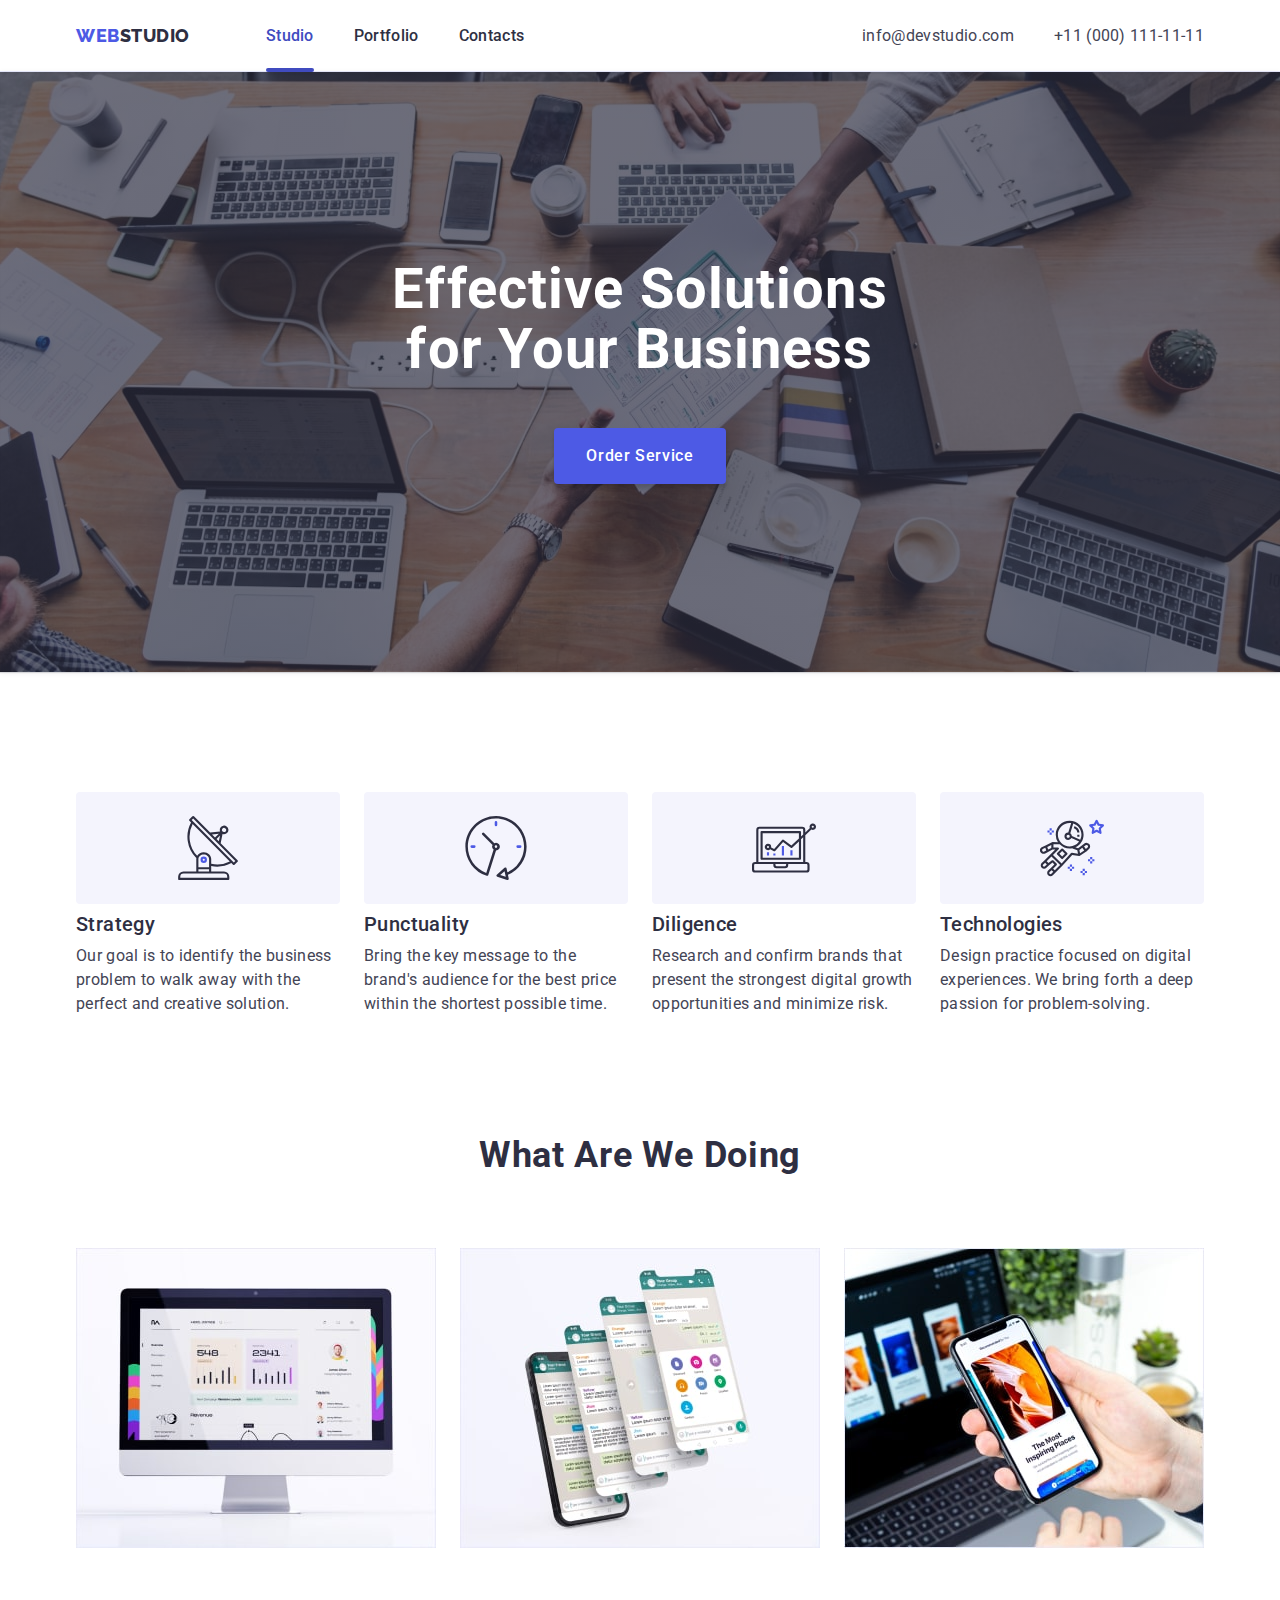
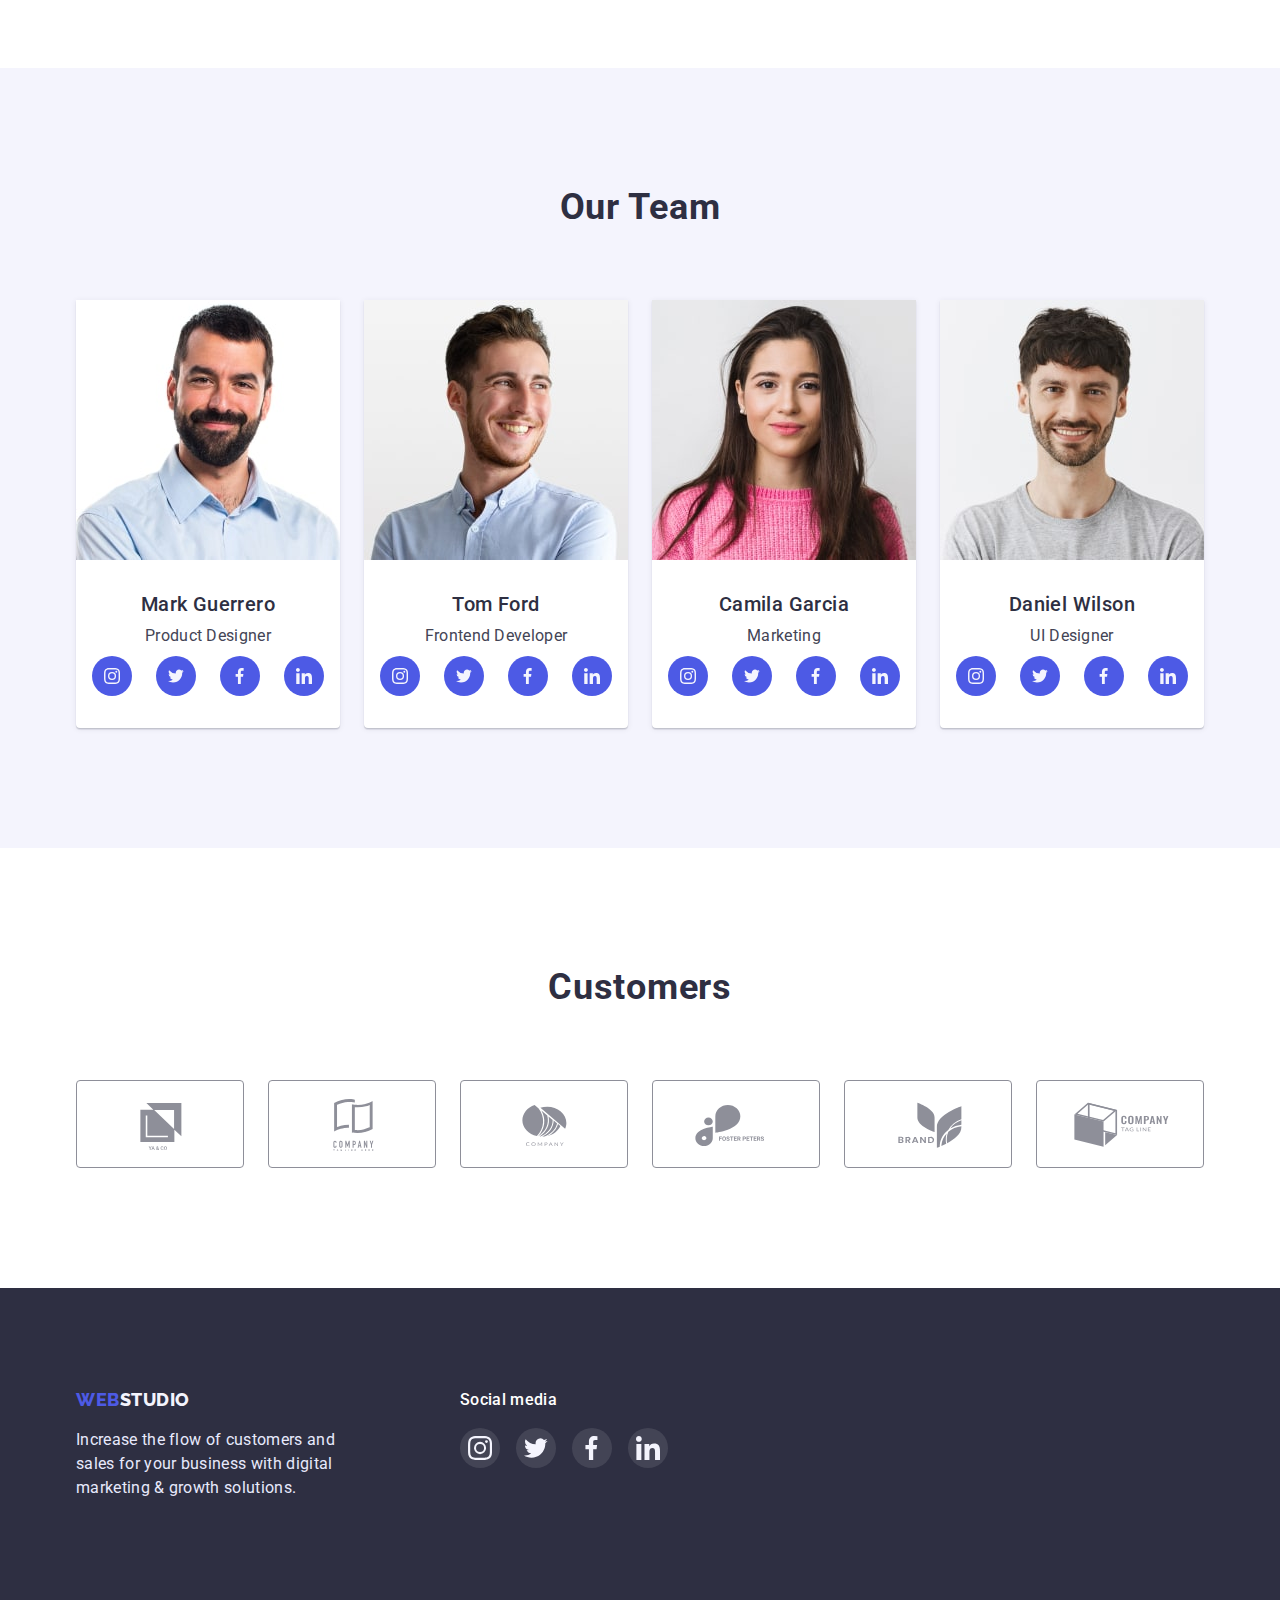
==== index.html @ 8a96d7ed "initial commit" ====
<!DOCTYPE html>
<html lang="en">
  <head>
    <meta charset="UTF-8" />
    <meta name="viewport" content="width=device-width, initial-scale=1.0" />
    <title>WebStudio</title>
    <link rel="preconnect" href="https://fonts.googleapis.com" />
    <link rel="preconnect" href="https://fonts.gstatic.com" crossorigin />
    <link
      href="https://fonts.googleapis.com/css2?family=Raleway:wght@800&family=Roboto:wght@400;500;700&display=swap"
      rel="stylesheet"
    />
    <link
      rel="stylesheet"
      href="https://cdnjs.cloudflare.com/ajax/libs/modern-normalize/1.1.0/modern-normalize.min.css"
    />
    <link rel="stylesheet" href="./css/styles.css" />
  </head>

  <body>
    <header>
      <div class="container nav-flex">
        <nav class="nav">
          <a class="nav-logo logo" href="./index.html" target="_self"
            ><span class="accent">Web</span>Studio</a
          >
          <ul class="nav-list">
            <li class="nav-item">
              <a class="nav-link current" href="./index.html" target="_self"
                >Studio</a
              >
            </li>
            <li class="nav-item">
              <a class="nav-link" href="./portfolio.html" target="_self"
                >Portfolio</a
              >
            </li>
            <li class="nav-item">
              <a class="nav-link" href="">Contacts</a>
            </li>
          </ul>
        </nav>
        <address class="address">
          <ul class="address-list text-main">
            <li class="address-item">
              <a class="address-link" href="mailto:info@devstudio.com"
                >info@devstudio.com</a
              >
            </li>
            <li class="address-item">
              <a class="address-link" href="tel:+110001111111"
                >+11 (000) 111-11-11</a
              >
            </li>
          </ul>
        </address>
      </div>
    </header>

    <main>
      <section class="hero">
        <div class="container">
          <h1 class="hero-title text-title-big">
            Effective Solutions for Your Business
          </h1>
          <button
            class="button primary text-main"
            type="button"
            data-modal-open
          >
            Order Service
          </button>
        </div>
      </section>

      <section class="features section">
        <div class="container">
          <h2 class="visually-hidden">Our features</h2>
          <ul class="features-list">
            <li class="features-item">
              <div class="features-image">
                <svg width="64" height="64">
                  <use href="./images/icons.svg#strategy"></use>
                </svg>
              </div>
              <h3 class="text-title">Strategy</h3>
              <p class="text-main">
                Our goal is to identify the business problem to walk away with
                the perfect and creative solution.
              </p>
            </li>
            <li class="features-item">
              <div class="features-image">
                <svg width="64" height="64">
                  <use href="./images/icons.svg#punctuality"></use>
                </svg>
              </div>
              <h3 class="text-title">Punctuality</h3>
              <p class="text-main">
                Bring the key message to the brand's audience for the best price
                within the shortest possible time.
              </p>
            </li>
            <li class="features-item">
              <div class="features-image">
                <svg width="64" height="64">
                  <use href="./images/icons.svg#diligence"></use>
                </svg>
              </div>
              <h3 class="text-title">Diligence</h3>
              <p class="text-main">
                Research and confirm brands that present the strongest digital
                growth opportunities and minimize risk.
              </p>
            </li>
            <li class="features-item">
              <div class="features-image">
                <svg width="64" height="64">
                  <use href="./images/icons.svg#technologies"></use>
                </svg>
              </div>
              <h3 class="text-title">Technologies</h3>
              <p class="text-main">
                Design practice focused on digital experiences. We bring forth a
                deep passion for problem-solving.
              </p>
            </li>
          </ul>
        </div>
      </section>

      <section class="services section">
        <div class="container">
          <h2 class="text-title-big">What Are We Doing</h2>
          <ul class="services-list">
            <li class="services-item">
              <img
                src="./images/example-01.jpg"
                alt="Monitor showing a website"
                width="360"
                height="300"
              />
            </li>
            <li class="services-item">
              <img
                src="./images/example-02.jpg"
                alt="Smartphone with 4 different displays"
                width="360"
                height="300"
              />
            </li>
            <li class="services-item">
              <img
                src="./images/example-03.jpg"
                alt="Mobile phone and laptop showing the same website"
                width="360"
                height="300"
              />
            </li>
          </ul>
        </div>
      </section>

      <section class="team section">
        <div class="container">
          <h2 class="text-title-big">Our Team</h2>
          <ul class="team-list">
            <li class="team-item">
              <img
                src="./images/team-member-01.jpg"
                alt="Photo of a team member Mark Guerrero"
                width="264"
                height="260"
              />
              <div class="team-item-description">
                <h3 class="text-title">Mark Guerrero</h3>
                <p class="text-main">Product Designer</p>
                <ul class="team-list-social">
                  <li class="team-item-social">
                    <a class="team-link-social" href="">
                      <svg width="16" height="16">
                        <use href="./images/icons.svg#instagram"></use>
                      </svg>
                    </a>
                  </li>
                  <li class="team-item-social">
                    <a class="team-link-social" href="">
                      <svg width="16" height="16">
                        <use href="./images/icons.svg#twitter"></use>
                      </svg>
                    </a>
                  </li>
                  <li class="team-item-social">
                    <a class="team-link-social" href="">
                      <svg width="16" height="16">
                        <use href="./images/icons.svg#facebook"></use>
                      </svg>
                    </a>
                  </li>
                  <li class="team-item-social">
                    <a class="team-link-social" href="">
                      <svg width="16" height="16">
                        <use href="./images/icons.svg#linkedin"></use>
                      </svg>
                    </a>
                  </li>
                </ul>
              </div>
            </li>
            <li class="team-item">
              <img
                src="./images/team-member-02.jpg"
                alt="Photo of a team member Tom Ford"
                width="264"
                height="260"
              />
              <div class="team-item-description">
                <h3 class="text-title">Tom Ford</h3>
                <p class="text-main">Frontend Developer</p>
                <ul class="team-list-social">
                  <li class="team-item-social">
                    <a class="team-link-social" href="">
                      <svg width="16" height="16">
                        <use href="./images/icons.svg#instagram"></use>
                      </svg>
                    </a>
                  </li>
                  <li class="team-item-social">
                    <a class="team-link-social" href="">
                      <svg width="16" height="16">
                        <use href="./images/icons.svg#twitter"></use>
                      </svg>
                    </a>
                  </li>
                  <li class="team-item-social">
                    <a class="team-link-social" href="">
                      <svg width="16" height="16">
                        <use href="./images/icons.svg#facebook"></use>
                      </svg>
                    </a>
                  </li>
                  <li class="team-item-social">
                    <a class="team-link-social" href="">
                      <svg width="16" height="16">
                        <use href="./images/icons.svg#linkedin"></use>
                      </svg>
                    </a>
                  </li>
                </ul>
              </div>
            </li>
            <li class="team-item">
              <img
                src="./images/team-member-03.jpg"
                alt="Photo of a team member Camila Garcia"
                width="264"
                height="260"
              />
              <div class="team-item-description">
                <h3 class="text-title">Camila Garcia</h3>
                <p class="text-main">Marketing</p>
                <ul class="team-list-social">
                  <li class="team-item-social">
                    <a class="team-link-social" href="">
                      <svg width="16" height="16">
                        <use href="./images/icons.svg#instagram"></use>
                      </svg>
                    </a>
                  </li>
                  <li class="team-item-social">
                    <a class="team-link-social" href="">
                      <svg width="16" height="16">
                        <use href="./images/icons.svg#twitter"></use>
                      </svg>
                    </a>
                  </li>
                  <li class="team-item-social">
                    <a class="team-link-social" href="">
                      <svg width="16" height="16">
                        <use href="./images/icons.svg#facebook"></use>
                      </svg>
                    </a>
                  </li>
                  <li class="team-item-social">
                    <a class="team-link-social" href="">
                      <svg width="16" height="16">
                        <use href="./images/icons.svg#linkedin"></use>
                      </svg>
                    </a>
                  </li>
                </ul>
              </div>
            </li>
            <li class="team-item">
              <img
                src="./images/team-member-04.jpg"
                alt="Photo of a team member Daniel Wilson"
                width="264"
                height="260"
              />
              <div class="team-item-description">
                <h3 class="text-title">Daniel Wilson</h3>
                <p class="text-main">UI Designer</p>
                <ul class="team-list-social">
                  <li class="team-item-social">
                    <a class="team-link-social" href="">
                      <svg width="16" height="16">
                        <use href="./images/icons.svg#instagram"></use>
                      </svg>
                    </a>
                  </li>
                  <li class="team-item-social">
                    <a class="team-link-social" href="">
                      <svg width="16" height="16">
                        <use href="./images/icons.svg#twitter"></use>
                      </svg>
                    </a>
                  </li>
                  <li class="team-item-social">
                    <a class="team-link-social" href="">
                      <svg width="16" height="16">
                        <use href="./images/icons.svg#facebook"></use>
                      </svg>
                    </a>
                  </li>
                  <li class="team-item-social">
                    <a class="team-link-social" href="">
                      <svg width="16" height="16">
                        <use href="./images/icons.svg#linkedin"></use>
                      </svg>
                    </a>
                  </li>
                </ul>
              </div>
            </li>
          </ul>
        </div>
      </section>

      <section class="customers section">
        <div class="container">
          <h2 class="text-title-big">Customers</h2>
          <ul class="customers-list">
            <li class="customers-item">
              <a class="customers-link" href="">
                <svg class="customers-icon" width="104" height="56">
                  <use href="./images/icons.svg#client-1"></use>
                </svg>
              </a>
            </li>
            <li class="customers-item">
              <a class="customers-link" href="">
                <svg class="customers-icon" width="104" height="56">
                  <use href="./images/icons.svg#client-2"></use>
                </svg>
              </a>
            </li>
            <li class="customers-item">
              <a class="customers-link" href="">
                <svg class="customers-icon" width="104" height="56">
                  <use href="./images/icons.svg#client-3"></use>
                </svg>
              </a>
            </li>
            <li class="customers-item">
              <a class="customers-link" href="">
                <svg class="customers-icon" width="104" height="56">
                  <use href="./images/icons.svg#client-4"></use>
                </svg>
              </a>
            </li>
            <li class="customers-item">
              <a class="customers-link" href="">
                <svg class="customers-icon" width="104" height="56">
                  <use href="./images/icons.svg#client-5"></use>
                </svg>
              </a>
            </li>
            <li class="customers-item">
              <a class="customers-link" href="">
                <svg class="customers-icon" width="104" height="56">
                  <use href="./images/icons.svg#client-6"></use>
                </svg>
              </a>
            </li>
          </ul>
        </div>
      </section>
    </main>

    <footer class="footer">
      <div class="container footer-container">
        <div class="footer-logo-container">
          <a class="footer-logo logo" href="./index.html" target="_self"
            ><span class="accent">Web</span>Studio</a
          >
          <p class="footer-logo-text text-main">
            Increase the flow of customers and sales for your business with
            digital marketing & growth solutions.
          </p>
        </div>
        <div class="footer-social">
          <p class="footer-social-title text-main">Social media</p>
          <ul class="footer-list-social">
            <li class="footer-item-social">
              <a class="footer-link-social" href="">
                <svg width="24" height="24">
                  <use href="./images/icons.svg#instagram"></use>
                </svg>
              </a>
            </li>
            <li class="footer-item-social">
              <a class="footer-link-social" href="">
                <svg width="24" height="24">
                  <use href="./images/icons.svg#twitter"></use>
                </svg>
              </a>
            </li>
            <li class="footer-item-social">
              <a class="footer-link-social" href="">
                <svg width="24" height="24">
                  <use href="./images/icons.svg#facebook"></use>
                </svg>
              </a>
            </li>
            <li class="footer-item-social">
              <a class="footer-link-social" href="">
                <svg width="24" height="24">
                  <use href="./images/icons.svg#linkedin"></use>
                </svg>
              </a>
            </li>
          </ul>
        </div>
      </div>
    </footer>

    <div class="backdrop is-hidden" data-modal>
      <div class="modal">
        <button class="modal-button-close" data-modal-close>
          <svg class="modal-icon-close" width="8" height="8">
            <use href="./images/icons.svg#icon-close"></use>
          </svg>
        </button>
      </div>
    </div>

    <script src="./js/modal.js"></script>
  </body>
</html>
---- css/styles.css ----
/* Variables */

:root {
  --text-main-color: #434455;
  --text-title-color: #2e2f42;
  --accent-color: #4d5ae5;
  --text-second-color: #fff;
  --icon-social-background: rgba(255, 255, 255, 0.1);
  --button-color: #f4f4fd;
  --button-hover-color: #404bbf;
  --button-border-color: #e7e9fc;
  --icon-social-hover: #31d0aa;
  --customers-color: #8e8f99;
  --modal-backdrop-color: rgba(46, 47, 66, 0.4);
  --modal-background-color: #fcfcfc;
  --cards-gap: 24px;
  --border-radius: 4px;
  --features-item-number: 4;
  --services-item-number: 3;
  --team-item-number: 4;
  --customers-item-number: 6;
  --portfolio-item-number: 3;
  --shadow-cards: 0px 1px 6px rgba(46, 47, 66, 0.08),
    0px 1px 1px rgba(46, 47, 66, 0.16), 0px 2px 1px rgba(46, 47, 66, 0.08);
  --hover-transition: 250ms cubic-bezier(0.4, 0, 0.2, 1);
}

/* Body basic style */

body {
  font-family: 'Roboto', sans-serif;
  letter-spacing: 0.02em;
  color: var(--text-color-site);
}

.container {
  width: 100%;
  max-width: 1158px;

  padding: 0 15px;
  margin: 0 auto;
}

/* Hidden headers */
.visually-hidden {
  position: absolute;

  width: 1px;
  height: 1px;
  padding: 0;
  margin: -1px;
  overflow: hidden;
  clip: rect(0 0 0 0);
  clip-path: inset(50%);

  white-space: nowrap;

  border: 0;
}

.is-hidden {
  visibility: hidden;
  opacity: 0;
  pointer-events: none;
}

/* Lists basic style */

ul {
  padding: 0;
  margin: 0;

  list-style: none;
}

/* Links basic style */

a {
  text-decoration: none;
}

img {
  display: block;
  max-width: 100%;
  height: auto;
}

/* Sections basic style */

.section {
  padding-top: 120px;
  padding-bottom: 120px;
}

/* Text styles */

.text-main {
  margin: 0;

  font-size: 16px;
  line-height: 1.5;
  color: var(--text-main-color);
}

.text-title {
  margin: 0;
  margin-bottom: 8px;

  font-size: 20px;
  font-weight: 500;
  line-height: 1.2;
  letter-spacing: 0.02em;
  color: var(--text-title-color);
}

.text-title-big {
  margin: 0;
  margin-bottom: 72px;

  font-size: 36px;
  line-height: 1.11;
  letter-spacing: 0.02em;
  color: var(--text-title-color);
  text-align: center;
}

/* Buttons */

@keyframes ButtonJump {
  0% {
    transform: translate(-2px, 0);
  }
  12.5% {
    transform: translate(-1px, -1px);
  }
  25% {
    transform: translate(0px, -2px);
  }
  37.5% {
    transform: translate(1px, -1px);
  }
  50% {
    transform: translate(2px, 0);
  }
  62.5% {
    transform: translate(1px, 1px);
  }
  75% {
    transform: translate(0, 2px);
  }
  87.5% {
    transform: translate(-1px, 1px);
  }
  100% {
    transform: translate(-2px, 0);
  }
}

.button {
  display: inline-block;

  font-weight: 500;
  letter-spacing: 0.04em;

  border-radius: var(--border-radius);
  animation: ButtonJump 500ms cubic-bezier(0.4, 0, 0.2, 1) infinite;
  animation-play-state: paused;
}

.button.primary {
  padding: 16px 32px;

  color: var(--text-second-color);

  background-color: var(--accent-color);
  border: none;
  box-shadow: 0px 4px 4px rgba(0, 0, 0, 0.15);
  transition: background-color var(--hover-transition);
}

.button.secondary {
  padding: 12px 24px;

  color: var(--accent-color);

  background-color: var(--button-color);
  border: 1px solid var(--button-border-color);
  transition: color var(--hover-transition),
    background-color var(--hover-transition), border var(--hover-transition),
    box-shadow var(--hover-transition);
}

.button.primary:is(:hover, :focus) {
  cursor: pointer;

  background-color: var(--button-hover-color);
  animation-play-state: running;
}

.button.secondary:is(:hover, :focus) {
  color: var(--button-color);
  cursor: pointer;

  background-color: var(--button-hover-color);
  border: 1px solid transparent;
  box-shadow: 0px 3px 1px rgba(0, 0, 0, 0.1), 0px 2px 1px rgba(0, 0, 0, 0.08),
    0px 2px 2px rgba(0, 0, 0, 0.12);
  animation-play-state: running;
}

/* Logo */

.logo {
  font-family: 'Raleway', sans-serif;
  font-size: 18px;
  font-weight: 800;
  line-height: 1.33;
  letter-spacing: 0.03em;
  text-transform: uppercase;
}

.nav-logo {
  color: var(--text-title-color);
}

.footer-logo {
  color: var(--button-color);
}

.logo > .accent {
  color: var(--accent-color);
}

/* Site nav and address */

header {
  border-bottom: 1px solid var(--button-border-color);
  box-shadow: 0px 2px 1px rgba(46, 47, 66, 0.08),
    0px 1px 1px rgba(46, 47, 66, 0.16), 0px 1px 6px rgba(46, 47, 66, 0.08);
}

.nav-flex {
  display: flex;
  flex-wrap: wrap;
  align-items: center;
}

.nav {
  display: flex;
  align-items: center;
}

.nav-list {
  display: flex;
  margin-left: 76px;
}

.nav-item + .nav-item {
  margin-left: 40px;
}

.nav-logo,
.nav-link,
.address-link {
  display: block;
  padding-top: 24px;
  padding-bottom: 23px;
}

.nav-link {
  position: relative;

  font-size: 16px;
  font-weight: 500;
  line-height: 1.5;
  color: var(--text-title-color);
  transition: color var(--hover-transition);
}

.nav-link::after {
  content: '';
  position: absolute;

  display: block;
  width: 100%;
  height: 4px;
  bottom: -1px;

  background-color: transparent;
  border-radius: 2px;
  transition: background-color var(--hover-transition);
}

.nav-link.current::after {
  background-color: var(--button-hover-color);
}

.nav-link:is(:hover, :focus)::after {
  background-color: var(--button-hover-color);
}

.address {
  margin-left: auto;
}

.address-list {
  display: flex;
  flex-wrap: wrap;
}

.nav-link:is(:hover, :focus),
.address-link:is(:hover, :focus),
.current {
  color: var(--button-hover-color);
}

.address-item + .address-item {
  margin-left: 40px;
}

.address-link {
  font-style: normal;
  color: var(--text-main-color);

  transition: color var(--hover-transition);
}

/* Hero section */

.hero {
  max-width: 1440px;
  padding-top: 188px;
  padding-bottom: 188px;
  margin-right: auto;
  margin-left: auto;

  text-align: center;

  background-color: var(--text-title-color);
  background-image: linear-gradient(
      to bottom,
      rgba(46, 47, 66, 0.7),
      rgba(46, 47, 66, 0.7)
    ),
    url('../images/hero-background-01.jpg');
  background-position: center;
  background-repeat: no-repeat;
  background-size: cover;

  box-shadow: inset 0px 2px 1px rgba(46, 47, 66, 0.08),
    0px 1px 1px rgba(46, 47, 66, 0.16), 0px 1px 6px rgba(46, 47, 66, 0.08);
}

.hero-title {
  max-width: 496px;
  margin-left: auto;
  margin-right: auto;
  margin-bottom: 48px;

  font-size: 56px;
  line-height: 1.07;
  color: var(--text-second-color);
}

/* Features section */

.features-list {
  display: flex;
  flex-wrap: wrap;
  gap: 24px;
}

.features-item {
  flex-basis: calc(
    (100% - var(--cards-gap) * (var(--features-item-number) - 1)) /
      var(--features-item-number)
  );
}

.features-image {
  display: flex;
  justify-content: center;
  align-items: center;
  width: 100%;
  height: 112px;
  margin-bottom: 8px;

  background-color: var(--button-color);
  border-radius: var(--border-radius);
}

/* Services section */

.services {
  padding-top: 0;
}

.services-list {
  display: flex;
  flex-wrap: wrap;
  gap: 24px;
}

.services-item {
  flex-basis: calc(
    (100% - var(--cards-gap) * (var(--services-item-number) - 1)) /
      var(--services-item-number)
  );
}

/* Team section */

.team {
  background-color: var(--button-color);
}

.team-list {
  display: flex;
  flex-wrap: wrap;
  gap: 24px;
}

.team-item {
  flex-basis: calc(
    (100% - var(--cards-gap) * (var(--team-item-number) - 1)) /
      var(--team-item-number)
  );

  background-color: var(--text-second-color);
  box-shadow: var(--shadow-cards);
  border-radius: 0px 0px 4px 4px;
}

.team-item-description {
  padding: 32px 16px;

  text-align: center;
}

.team-list-social {
  display: flex;
  justify-content: center;

  margin-top: 8px;
  gap: var(--cards-gap);
}

.team-item-social {
  width: 40px;
  height: 40px;
}

.team-link-social {
  display: flex;
  justify-content: center;
  align-items: center;
  width: 100%;
  height: 100%;

  background-color: var(--accent-color);
  border-radius: 50%;
  transition: background-color var(--hover-transition);
}

.team-link-social:is(:hover, :focus) {
  background-color: var(--button-hover-color);
}

/* CUSTOMERS SECTION */

.customers-list {
  display: flex;
  flex-wrap: wrap;
  gap: var(--cards-gap);
}

.customers-item {
  flex-basis: calc(
    (100% - var(--cards-gap) * (var(--customers-item-number) - 1)) /
      var(--customers-item-number)
  );
  height: 88px;
}

.customers-link {
  display: flex;
  justify-content: center;
  align-items: center;
  width: 100%;
  height: 100%;

  color: var(--customers-color);

  border: 1px solid var(--customers-color);
  border-radius: var(--border-radius);
  transition: color var(--hover-transition),
    border-color var(--hover-transition);
}

.customers-link:is(:hover, :focus) {
  color: var(--button-hover-color);
  border-color: var(--button-hover-color);
}

.customers-icon {
  fill: currentColor;
}

.customers-link:is(:hover, :focus) .customers-icon {
  fill: currentColor;
}

/* PORTFOLIO PAGE */

.portfolio.section {
  padding-top: 96px;
}

.filter-list {
  display: flex;
  justify-content: center;
  gap: 24px;
  margin-bottom: 72px;
}

.portfolio-list {
  display: flex;
  flex-wrap: wrap;
  column-gap: 24px;
  row-gap: 48px;
}

.portfolio-item {
  flex-basis: calc(
    (100% - var(--cards-gap) * (var(--portfolio-item-number) - 1)) /
      var(--portfolio-item-number)
  );
}

.portfolio-link {
  display: block;
}

.portfolio-link:is(:hover, :focus) {
  box-shadow: var(--shadow-cards);
}

.portfolio-image-container {
  position: relative;
  overflow: hidden;
}

.portfolio-image-overlay {
  position: absolute;
  transform: translateY(0);
  width: 100%;
  height: 100%;
  padding: 40px 32px;

  overflow: auto;

  color: var(--button-color);
  background-color: var(--accent-color);
  transition: transform var(--hover-transition);
}

.portfolio-link:is(:hover, :focus) .portfolio-image-overlay {
  transform: translateY(-100%);
}

.portfolio-item-description {
  padding: 32px 16px;
  border-right: 1px solid var(--button-border-color);
  border-bottom: 1px solid var(--button-border-color);
  border-left: 1px solid var(--button-border-color);
}

/* FOOTER */

footer {
  padding-top: 100px;
  padding-bottom: 100px;

  background-color: var(--text-title-color);
}

.footer-container {
  display: flex;
  gap: 120px;
}

.footer-logo-container {
  width: 264px;
}

.footer-logo-text {
  margin-top: 16px;
  color: var(--button-border-color);
}

.footer-social-title {
  font-weight: 500;
  color: var(--text-second-color);
}

.footer-list-social {
  display: flex;
  justify-content: center;

  margin-top: 16px;
  gap: 16px;
}

.footer-item-social {
  width: 40px;
  height: 40px;
}

.footer-link-social {
  display: flex;
  justify-content: center;
  align-items: center;
  width: 100%;
  height: 100%;

  background-color: var(--icon-social-background);
  border-radius: 50%;
  transition: background-color var(--hover-transition);
}

.footer-link-social:is(:hover, :focus) {
  background-color: var(--icon-social-hover);
}

/* MODAL */

.backdrop {
  position: fixed;
  top: 0;
  width: 100%;
  height: 100%;
  background-color: var(--modal-backdrop-color);

  transition: opacity var(--hover-transition),
    visibility var(--hover-transition);
}

.modal {
  position: absolute;
  top: 50%;
  left: 50%;
  transform: translate(-50%, -50%) scale(1);
  width: 408px;
  height: 576px;
  padding: 24px;

  background-color: var(--modal-background-color);
  border-radius: var(--border-radius);
  box-shadow: 0px 1px 1px rgba(0, 0, 0, 0.14), 0px 1px 3px rgba(0, 0, 0, 0.12),
    0px 2px 1px rgba(0, 0, 0, 0.2);

  transition: transform var(--hover-transition);
}

.backdrop.is-hidden .modal {
  transform: translate(-50%, -50%) scale(0.85);
}

.modal-button-close {
  display: flex;
  width: 24px;
  height: 24px;
  margin-left: auto;
  justify-content: center;
  align-items: center;

  cursor: pointer;

  background-color: var(--button-border-color);
  border: 1px solid rgba(0, 0, 0, 0.1);
  border-radius: 50%;

  transition: background-color var(--hover-transition),
    border-color var(--hover-transition);
}

.modal-icon-close {
  transition: fill var(--hover-transition);
}

.modal-button-close:is(:hover, :focus) {
  background-color: var(--button-hover-color);
  border-color: transparent;
}

.modal-button-close:is(:hover, :focus) .modal-icon-close {
  fill: var(--text-second-color);
}
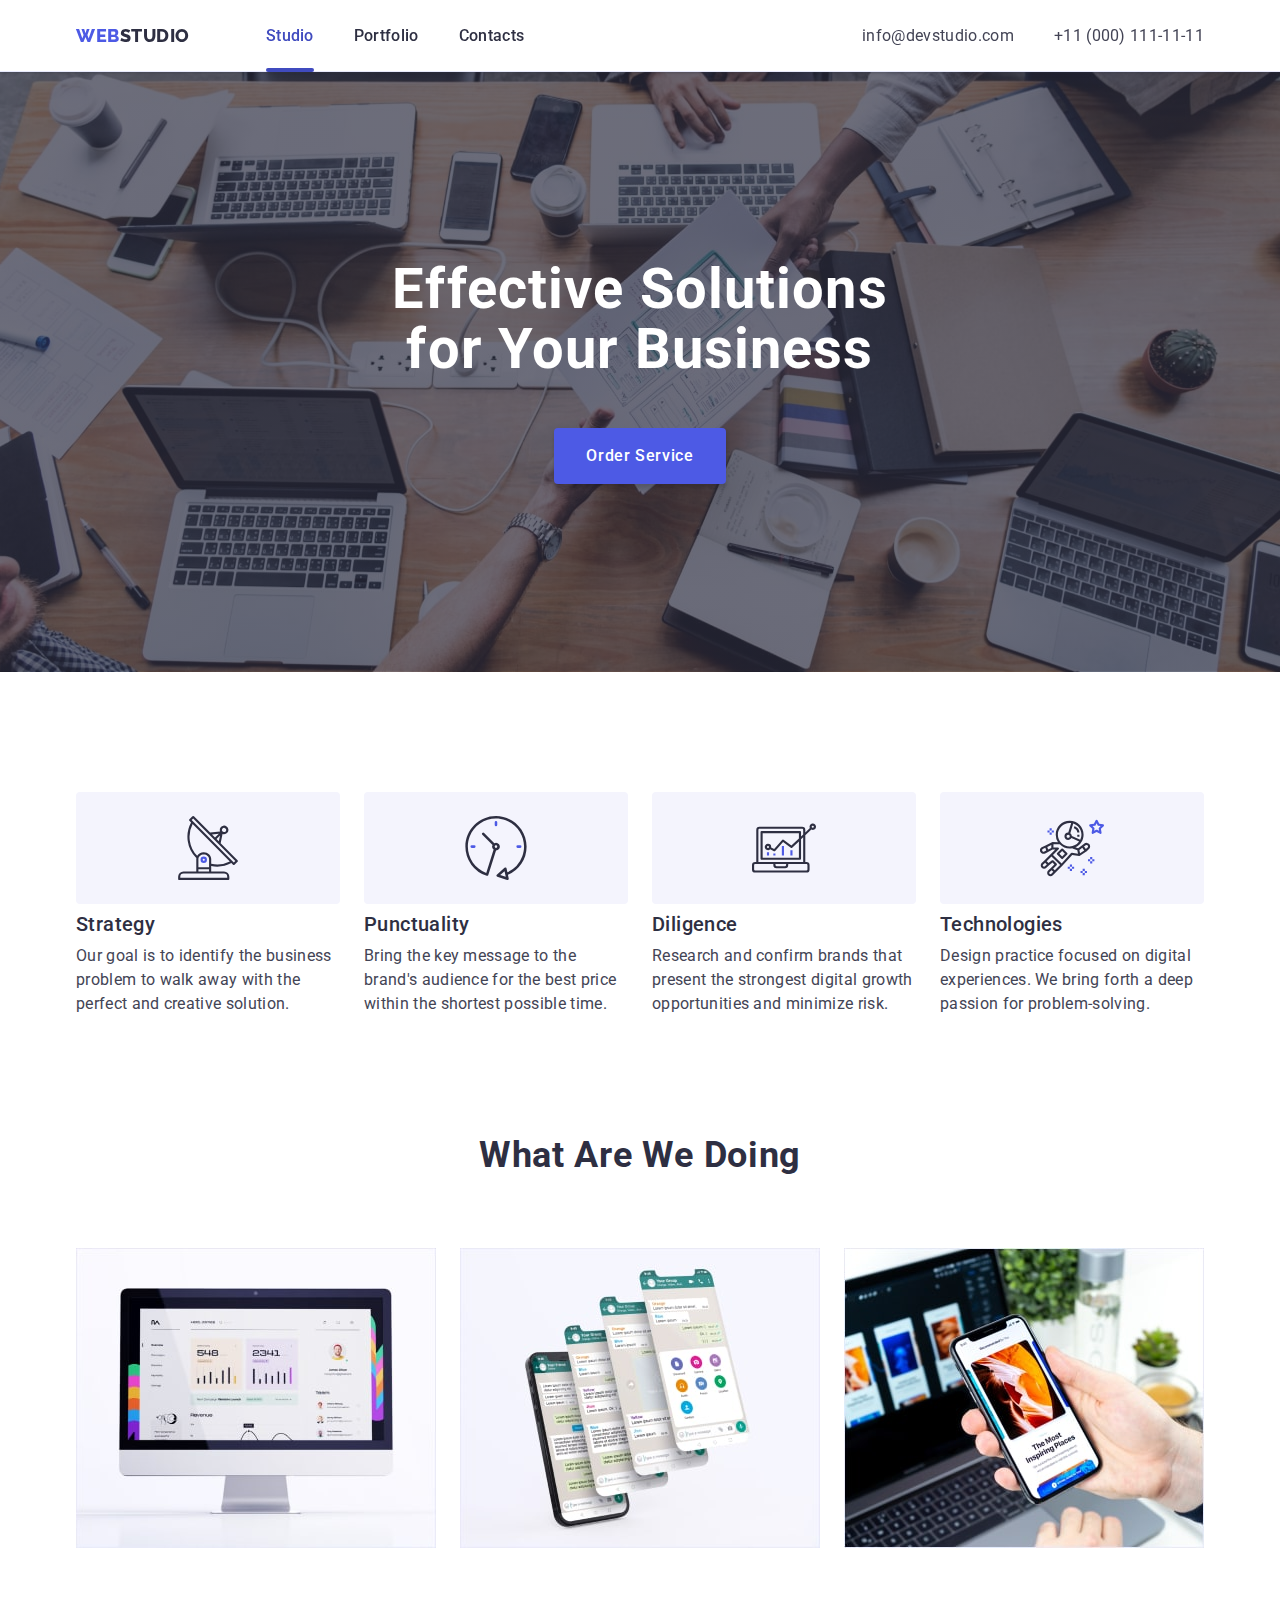
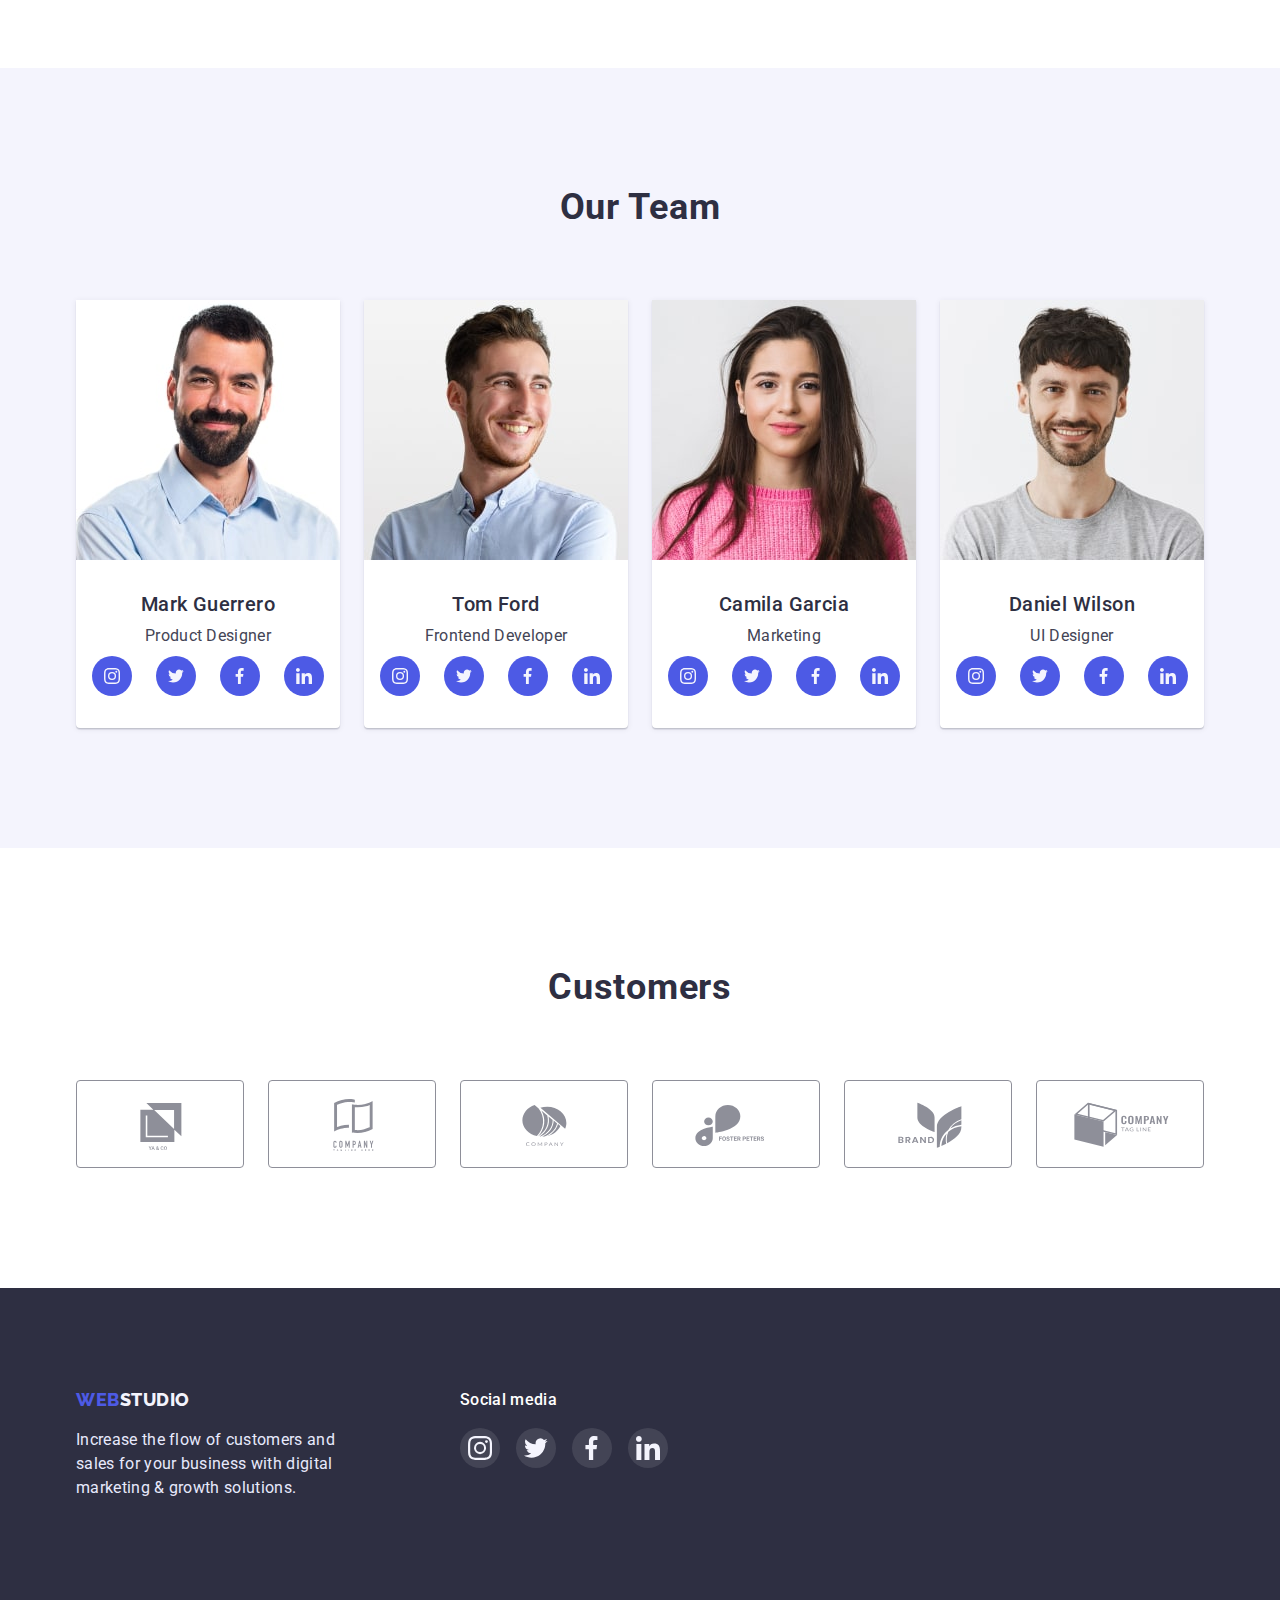
==== commit 45285dec: "homework in progress" ====
--- a/index.html
+++ b/index.html
@@ -442,6 +442,88 @@
             <use href="./images/icons.svg#icon-close"></use>
           </svg>
         </button>
+        <p class="modal-heading text-main">
+          Leave your contacts and we will call you back
+        </p>
+        <form class="modal-form" name="contacts_form">
+          <label class="input-wrap">
+            <span class="input-label">Name</span>
+            <span class="input-field">
+              <svg class="input-icon" width="18" height="24">
+                <use href="./images/icons.svg#icon-user"></use>
+              </svg>
+              <input
+                class="input-box contact-input"
+                type="text"
+                name="user-name"
+                required
+              />
+            </span>
+          </label>
+
+          <label class="input-wrap">
+            <span class="input-label">Phone</span>
+            <span class="input-field">
+              <svg class="input-icon" width="18" height="24">
+                <use href="./images/icons.svg#icon-phone"></use>
+              </svg>
+              <input
+                class="input-box contact-input"
+                type="tel"
+                name="user-phone"
+                required
+              />
+            </span>
+          </label>
+
+          <label class="input-wrap">
+            <span class="input-label">Email</span>
+            <span class="input-field">
+              <svg class="input-icon" width="18" height="24">
+                <use href="./images/icons.svg#icon-email"></use>
+              </svg>
+              <input
+                class="input-box contact-input"
+                type="email"
+                name="user-email"
+                required
+              />
+            </span>
+          </label>
+
+          <label class="input-wrap">
+            <span class="input-label">Comment</span>
+            <textarea
+              class="input-box input-text"
+              name="user-comment"
+              placeholder="Text input"
+            ></textarea>
+          </label>
+
+          <label class="checkbox-wrap">
+            <input
+              class="checkbox-hidden visually-hidden"
+              type="checkbox"
+              name="user-policy"
+              required
+            />
+
+            <span class="checkbox-field">
+              <svg class="checkbox-icon" width="18" height="24">
+                <use href="./images/icons.svg#icon-checkbox"></use>
+              </svg>
+            </span>
+
+            <span class="checkbox-label">
+              I accept the terms and conditions of the
+              <a class="checkbox-link" href="">Privacy Policy</a>
+            </span>
+          </label>
+
+          <button class="form-button button primary text-main" type="submit">
+            Send
+          </button>
+        </form>
       </div>
     </div>
 
--- a/css/styles.css
+++ b/css/styles.css
@@ -13,6 +13,8 @@
   --customers-color: #8e8f99;
   --modal-backdrop-color: rgba(46, 47, 66, 0.4);
   --modal-background-color: #fcfcfc;
+  --input-box-border-color: rgba(33, 33, 33, 0.2);
+  --input-text-color: #8e8f99;
   --cards-gap: 24px;
   --border-radius: 4px;
   --features-item-number: 4;
@@ -128,37 +130,20 @@
 
 @keyframes ButtonJump {
   0% {
-    transform: translate(-2px, 0);
+    transform: scale(1);
+    text-rendering: initial;
   }
-  12.5% {
-    transform: translate(-1px, -1px);
+
+  50% {
+    transform: scale(1.02);
   }
-  25% {
-    transform: translate(0px, -2px);
+
+  100% {
+    transform: scale(1);
   }
-  37.5% {
-    transform: translate(1px, -1px);
-  }
-  50% {
-    transform: translate(2px, 0);
-  }
-  62.5% {
-    transform: translate(1px, 1px);
-  }
-  75% {
-    transform: translate(0, 2px);
-  }
-  87.5% {
-    transform: translate(-1px, 1px);
-  }
-  100% {
-    transform: translate(-2px, 0);
-  }
 }
 
 .button {
-  display: inline-block;
-
   font-weight: 500;
   letter-spacing: 0.04em;
 
@@ -234,6 +219,11 @@
 /* Site nav and address */
 
 header {
+  position: sticky;
+  top: 0;
+  z-index: 50;
+
+  background-color: var(--text-second-color);
   border-bottom: 1px solid var(--button-border-color);
   box-shadow: 0px 2px 1px rgba(46, 47, 66, 0.08),
     0px 1px 1px rgba(46, 47, 66, 0.16), 0px 1px 6px rgba(46, 47, 66, 0.08);
@@ -346,9 +336,6 @@
   background-position: center;
   background-repeat: no-repeat;
   background-size: cover;
-
-  box-shadow: inset 0px 2px 1px rgba(46, 47, 66, 0.08),
-    0px 1px 1px rgba(46, 47, 66, 0.16), 0px 1px 6px rgba(46, 47, 66, 0.08);
 }
 
 .hero-title {
@@ -639,6 +626,8 @@
   top: 0;
   width: 100%;
   height: 100%;
+  z-index: 100;
+
   background-color: var(--modal-backdrop-color);
 
   transition: opacity var(--hover-transition),
@@ -651,7 +640,6 @@
   left: 50%;
   transform: translate(-50%, -50%) scale(1);
   width: 408px;
-  height: 576px;
   padding: 24px;
 
   background-color: var(--modal-background-color);
@@ -696,3 +684,119 @@
 .modal-button-close:is(:hover, :focus) .modal-icon-close {
   fill: var(--text-second-color);
 }
+
+.modal-heading {
+  margin-top: 24px;
+  margin-bottom: 16px;
+
+  font-weight: 500;
+  text-align: center;
+}
+
+.input-wrap {
+  display: block;
+  margin-bottom: 8px;
+}
+
+.input-label {
+  display: block;
+  margin-bottom: 4px;
+
+  font-size: 12px;
+  line-height: 1.33;
+  color: var(--input-text-color);
+}
+
+.input-field {
+  position: relative;
+}
+
+.input-box {
+  display: block;
+  padding: 8px 16px;
+  width: 100%;
+  min-height: 40px;
+
+  font-size: 14px;
+  color: var(--text-main-color);
+
+  border: 1px solid var(--input-box-border-color);
+  border-radius: var(--border-radius);
+}
+
+.input-box::placeholder {
+  font-size: 12px;
+  line-height: 1.33;
+  color: rgba(117, 117, 117, 0.5);
+}
+
+.contact-input {
+  padding-left: 38px;
+}
+
+.input-icon {
+  position: absolute;
+  top: 50%;
+  left: 16px;
+  transform: translateY(-50%);
+}
+
+textarea {
+  resize: none;
+  width: 100%;
+  height: 120px;
+}
+
+.checkbox-wrap {
+  display: flex;
+  align-items: center;
+  margin-top: 16px;
+  margin-bottom: 24px;
+}
+
+.checkbox-field {
+  position: relative;
+  width: 16px;
+  height: 16px;
+
+  border: 1.25px solid #2e2f42;
+  border-radius: 2px;
+}
+
+.checkbox-icon {
+  position: absolute;
+  top: 50%;
+  left: 50%;
+  transform: translate(-50%, -50%);
+
+  opacity: 0;
+}
+
+.checkbox-hidden:checked + .checkbox-field {
+  background-color: var(--button-hover-color);
+  fill: var(--text-second-color);
+  border: transparent;
+}
+
+.checkbox-hidden:checked + .checkbox-field > .checkbox-icon {
+  opacity: 1;
+}
+
+.checkbox-label {
+  margin-left: 8px;
+
+  font-size: 12px;
+  line-height: 1.33;
+  color: #757575;
+}
+
+.checkbox-link {
+  color: #4d5ae5;
+}
+
+.form-button {
+  display: block;
+  min-width: 169px;
+  margin-left: auto;
+  margin-right: auto;
+}
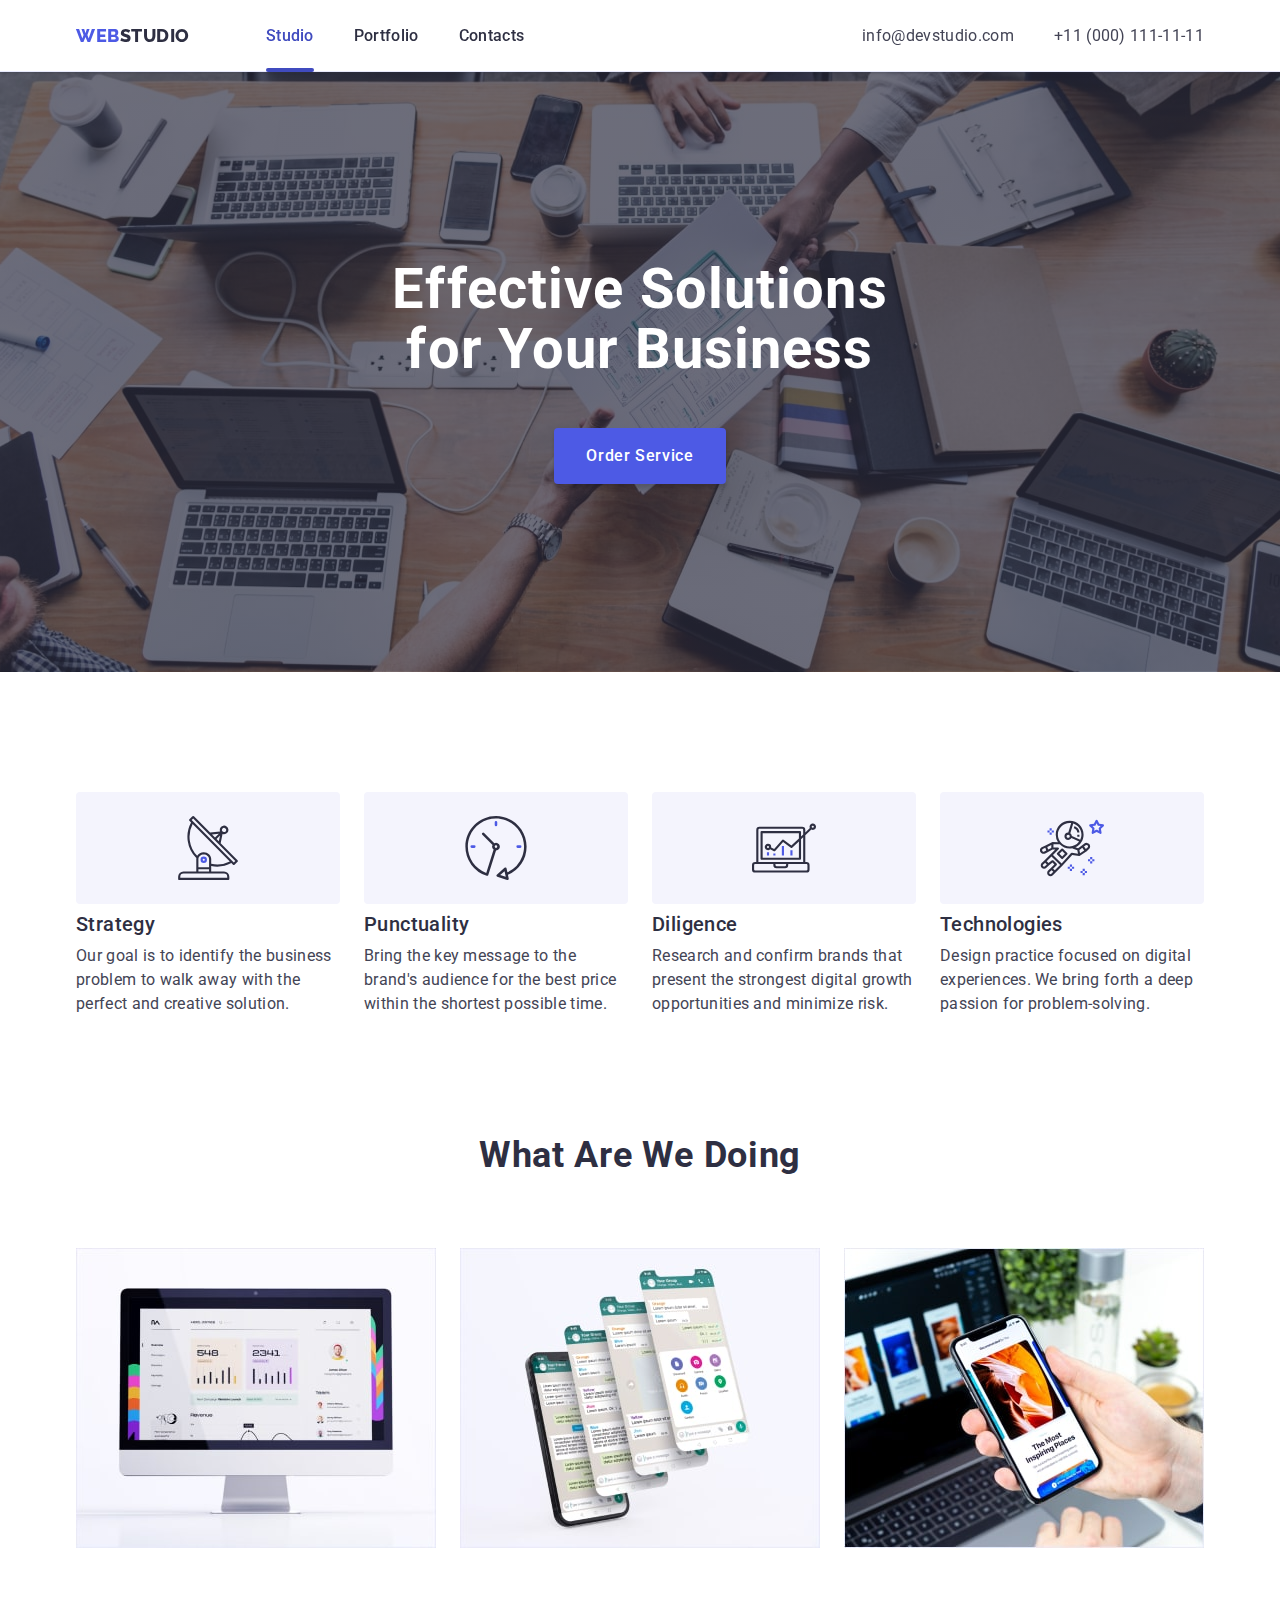
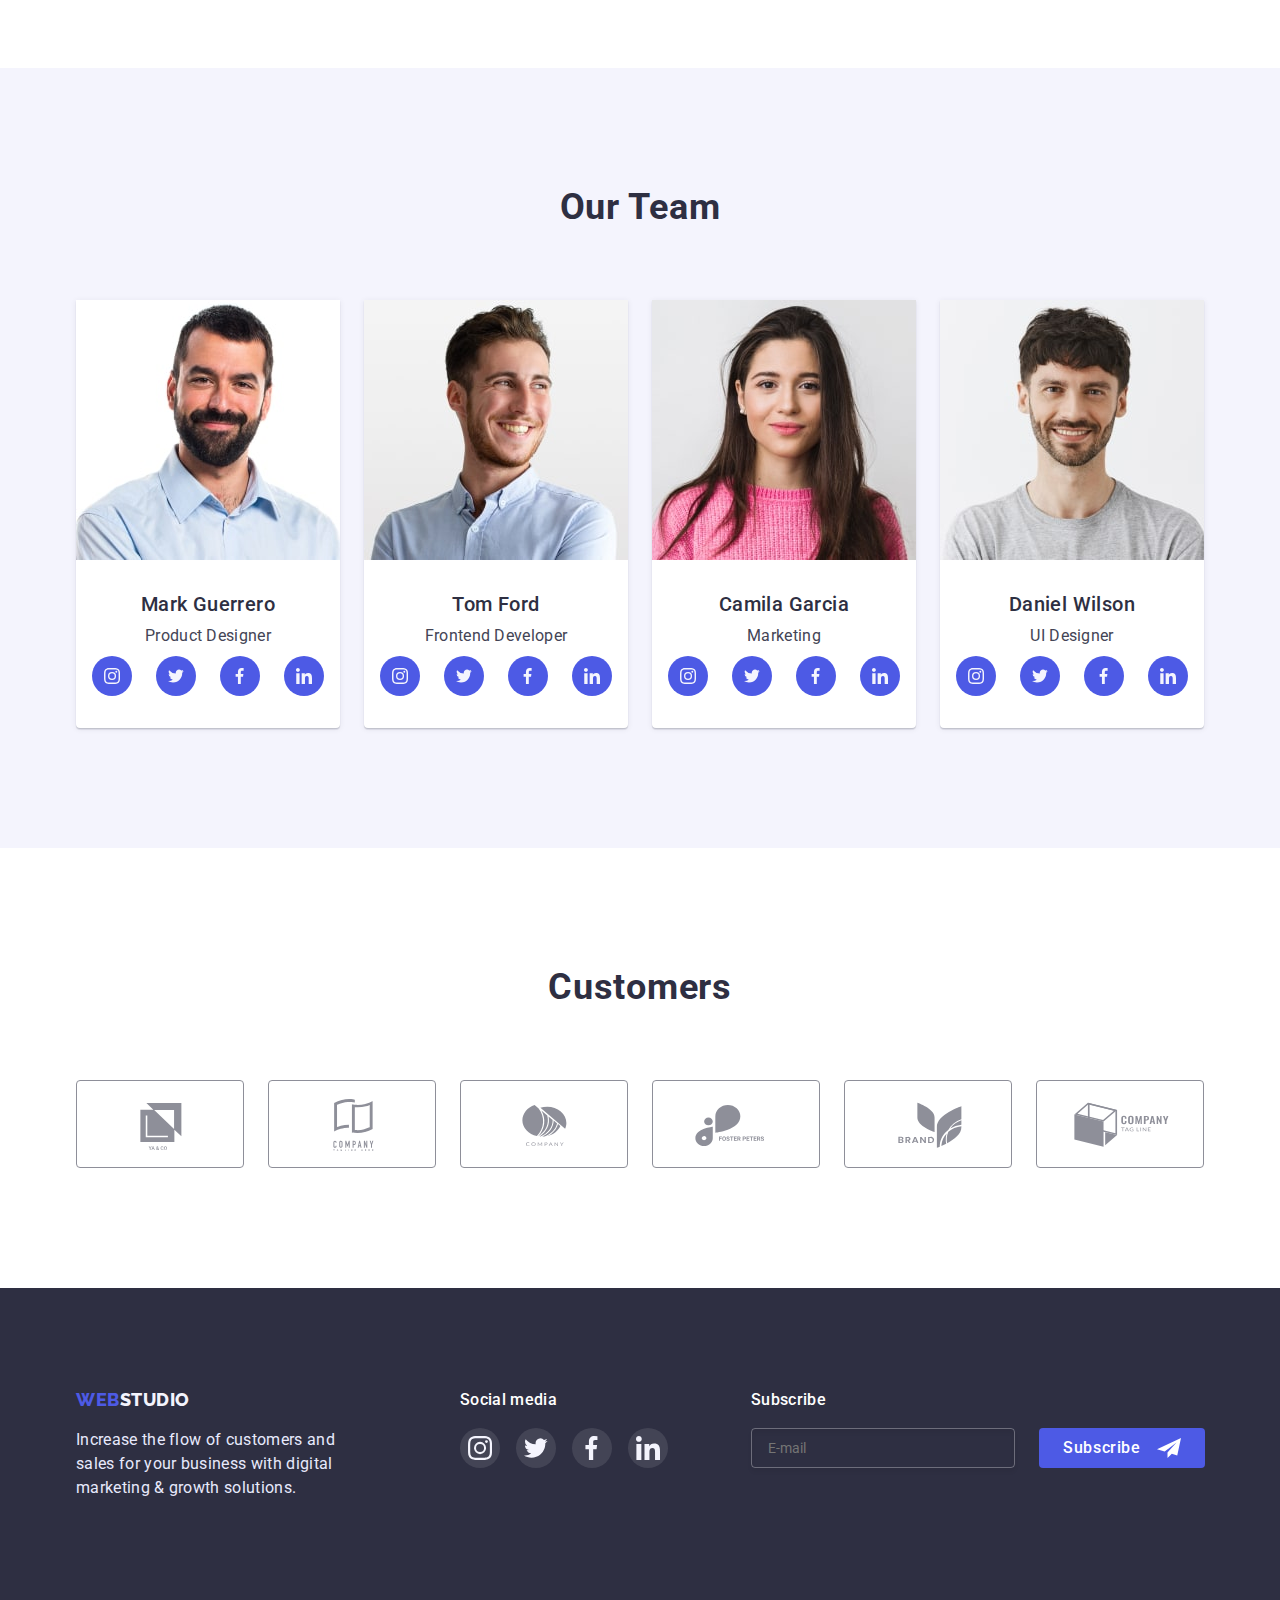
==== commit 3d5bdea4: "update html and css" ====
--- a/index.html
+++ b/index.html
@@ -432,6 +432,29 @@
             </li>
           </ul>
         </div>
+        <div class="footer-subscribe">
+          <p class="footer-social-title text-main">Subscribe</p>
+          <form class="subscribe-form">
+            <label>
+              <input
+                class="input-field"
+                type="email"
+                name="user-email-subscribe"
+                placeholder="E-mail"
+                required
+              />
+            </label>
+            <button
+              class="button primary btn-subscribe text-main"
+              type="submit"
+            >
+              Subscribe
+              <svg width="24" height="24">
+                <use href="./images/icons.svg#icon-subscribe"></use>
+              </svg>
+            </button>
+          </form>
+        </div>
       </div>
     </footer>
 
@@ -445,56 +468,56 @@
         <p class="modal-heading text-main">
           Leave your contacts and we will call you back
         </p>
-        <form class="modal-form" name="contacts_form">
+        <form class="modal-form">
           <label class="input-wrap">
             <span class="input-label">Name</span>
-            <span class="input-field">
-              <svg class="input-icon" width="18" height="24">
-                <use href="./images/icons.svg#icon-user"></use>
-              </svg>
+            <span class="input-box">
               <input
-                class="input-box contact-input"
+                class="input-field contact-input"
                 type="text"
                 name="user-name"
                 required
               />
+              <svg class="input-icon" width="18" height="18">
+                <use href="./images/icons.svg#icon-user"></use>
+              </svg>
             </span>
           </label>
 
           <label class="input-wrap">
             <span class="input-label">Phone</span>
-            <span class="input-field">
+            <span class="input-box">
+              <input
+                class="input-field contact-input"
+                type="tel"
+                name="user-phone"
+                required
+              />
               <svg class="input-icon" width="18" height="24">
                 <use href="./images/icons.svg#icon-phone"></use>
               </svg>
-              <input
-                class="input-box contact-input"
-                type="tel"
-                name="user-phone"
-                required
-              />
             </span>
           </label>
 
           <label class="input-wrap">
             <span class="input-label">Email</span>
-            <span class="input-field">
+            <span class="input-box">
+              <input
+                class="input-field contact-input"
+                type="email"
+                name="user-email"
+                required
+              />
               <svg class="input-icon" width="18" height="24">
                 <use href="./images/icons.svg#icon-email"></use>
               </svg>
-              <input
-                class="input-box contact-input"
-                type="email"
-                name="user-email"
-                required
-              />
             </span>
           </label>
 
           <label class="input-wrap">
             <span class="input-label">Comment</span>
             <textarea
-              class="input-box input-text"
+              class="input-field input-text"
               name="user-comment"
               placeholder="Text input"
             ></textarea>
@@ -508,8 +531,8 @@
               required
             />
 
-            <span class="checkbox-field">
-              <svg class="checkbox-icon" width="18" height="24">
+            <span class="checkbox-box">
+              <svg class="checkbox-icon" width="16" height="16">
                 <use href="./images/icons.svg#icon-checkbox"></use>
               </svg>
             </span>
--- a/css/styles.css
+++ b/css/styles.css
@@ -66,6 +66,10 @@
   pointer-events: none;
 }
 
+*:focus {
+  outline: transparent;
+}
+
 /* Lists basic style */
 
 ul {
@@ -573,7 +577,6 @@
 
 .footer-container {
   display: flex;
-  gap: 120px;
 }
 
 .footer-logo-container {
@@ -585,6 +588,12 @@
   color: var(--button-border-color);
 }
 
+.footer-social {
+  margin-left: 120px;
+  margin-right: 80px;
+  width: 208px;
+}
+
 .footer-social-title {
   font-weight: 500;
   color: var(--text-second-color);
@@ -592,7 +601,7 @@
 
 .footer-list-social {
   display: flex;
-  justify-content: center;
+  flex-wrap: wrap;
 
   margin-top: 16px;
   gap: 16px;
@@ -617,6 +626,36 @@
 
 .footer-link-social:is(:hover, :focus) {
   background-color: var(--icon-social-hover);
+}
+
+/* FOOTER FORM */
+
+.footer-subscribe {
+  margin-left: auto;
+  width: 453px;
+}
+
+.subscribe-form {
+  display: flex;
+  margin-top: 16px;
+  gap: 24px;
+}
+
+footer .input-field {
+  width: 264px;
+  background-color: transparent;
+  border: 1px solid rgba(255, 255, 255, 0.3);
+  box-shadow: 0px 4px 4px rgba(0, 0, 0, 0.05),
+    inset 0px 4px 4px rgba(0, 0, 0, 0.05);
+  color: var(--text-second-color);
+}
+
+.button.primary.btn-subscribe {
+  padding: 8px 24px;
+  display: flex;
+  gap: 16px;
+  align-items: center;
+  box-shadow: none;
 }
 
 /* MODAL */
@@ -707,11 +746,11 @@
   color: var(--input-text-color);
 }
 
+.input-box {
+  position: relative;
+}
+
 .input-field {
-  position: relative;
-}
-
-.input-box {
   display: block;
   padding: 8px 16px;
   width: 100%;
@@ -722,6 +761,16 @@
 
   border: 1px solid var(--input-box-border-color);
   border-radius: var(--border-radius);
+
+  transition: border-color var(--hover-transition);
+}
+
+.input-field:focus {
+  border-color: var(--accent-color);
+}
+
+.input-field:focus + .input-icon {
+  fill: var(--accent-color);
 }
 
 .input-box::placeholder {
@@ -739,6 +788,9 @@
   top: 50%;
   left: 16px;
   transform: translateY(-50%);
+  fill: var(--text-title-color);
+
+  transition: fill var(--hover-transition);
 }
 
 textarea {
@@ -754,13 +806,15 @@
   margin-bottom: 24px;
 }
 
-.checkbox-field {
+.checkbox-box {
   position: relative;
   width: 16px;
   height: 16px;
 
-  border: 1.25px solid #2e2f42;
+  border: 1.25px solid var(--text-title-color);
   border-radius: 2px;
+  transition: background-color var(--hover-transition),
+    border-color var(--hover-transition);
 }
 
 .checkbox-icon {
@@ -770,15 +824,16 @@
   transform: translate(-50%, -50%);
 
   opacity: 0;
-}
-
-.checkbox-hidden:checked + .checkbox-field {
+  fill: var(--text-second-color);
+  transition: opacity var(--hover-transition);
+}
+
+.checkbox-hidden:checked + .checkbox-box {
   background-color: var(--button-hover-color);
-  fill: var(--text-second-color);
-  border: transparent;
-}
-
-.checkbox-hidden:checked + .checkbox-field > .checkbox-icon {
+  border-color: transparent;
+}
+
+.checkbox-hidden:checked + .checkbox-box > .checkbox-icon {
   opacity: 1;
 }
 
@@ -787,11 +842,36 @@
 
   font-size: 12px;
   line-height: 1.33;
+  letter-spacing: 0.04em;
   color: #757575;
 }
 
 .checkbox-link {
-  color: #4d5ae5;
+  position: relative;
+
+  color: var(--accent-color);
+
+  transition: color var(--hover-transition);
+}
+
+.checkbox-link::after {
+  content: '';
+  position: absolute;
+  display: block;
+  width: 100%;
+  left: 0;
+  bottom: 1px;
+
+  border-bottom: 1px solid var(--accent-color);
+  transition: border-color var(--hover-transition);
+}
+
+.checkbox-link:is(:hover, :focus) {
+  color: var(--button-hover-color);
+}
+
+.checkbox-link:is(:hover, :focus)::after {
+  border-color: var(--button-hover-color);
 }
 
 .form-button {
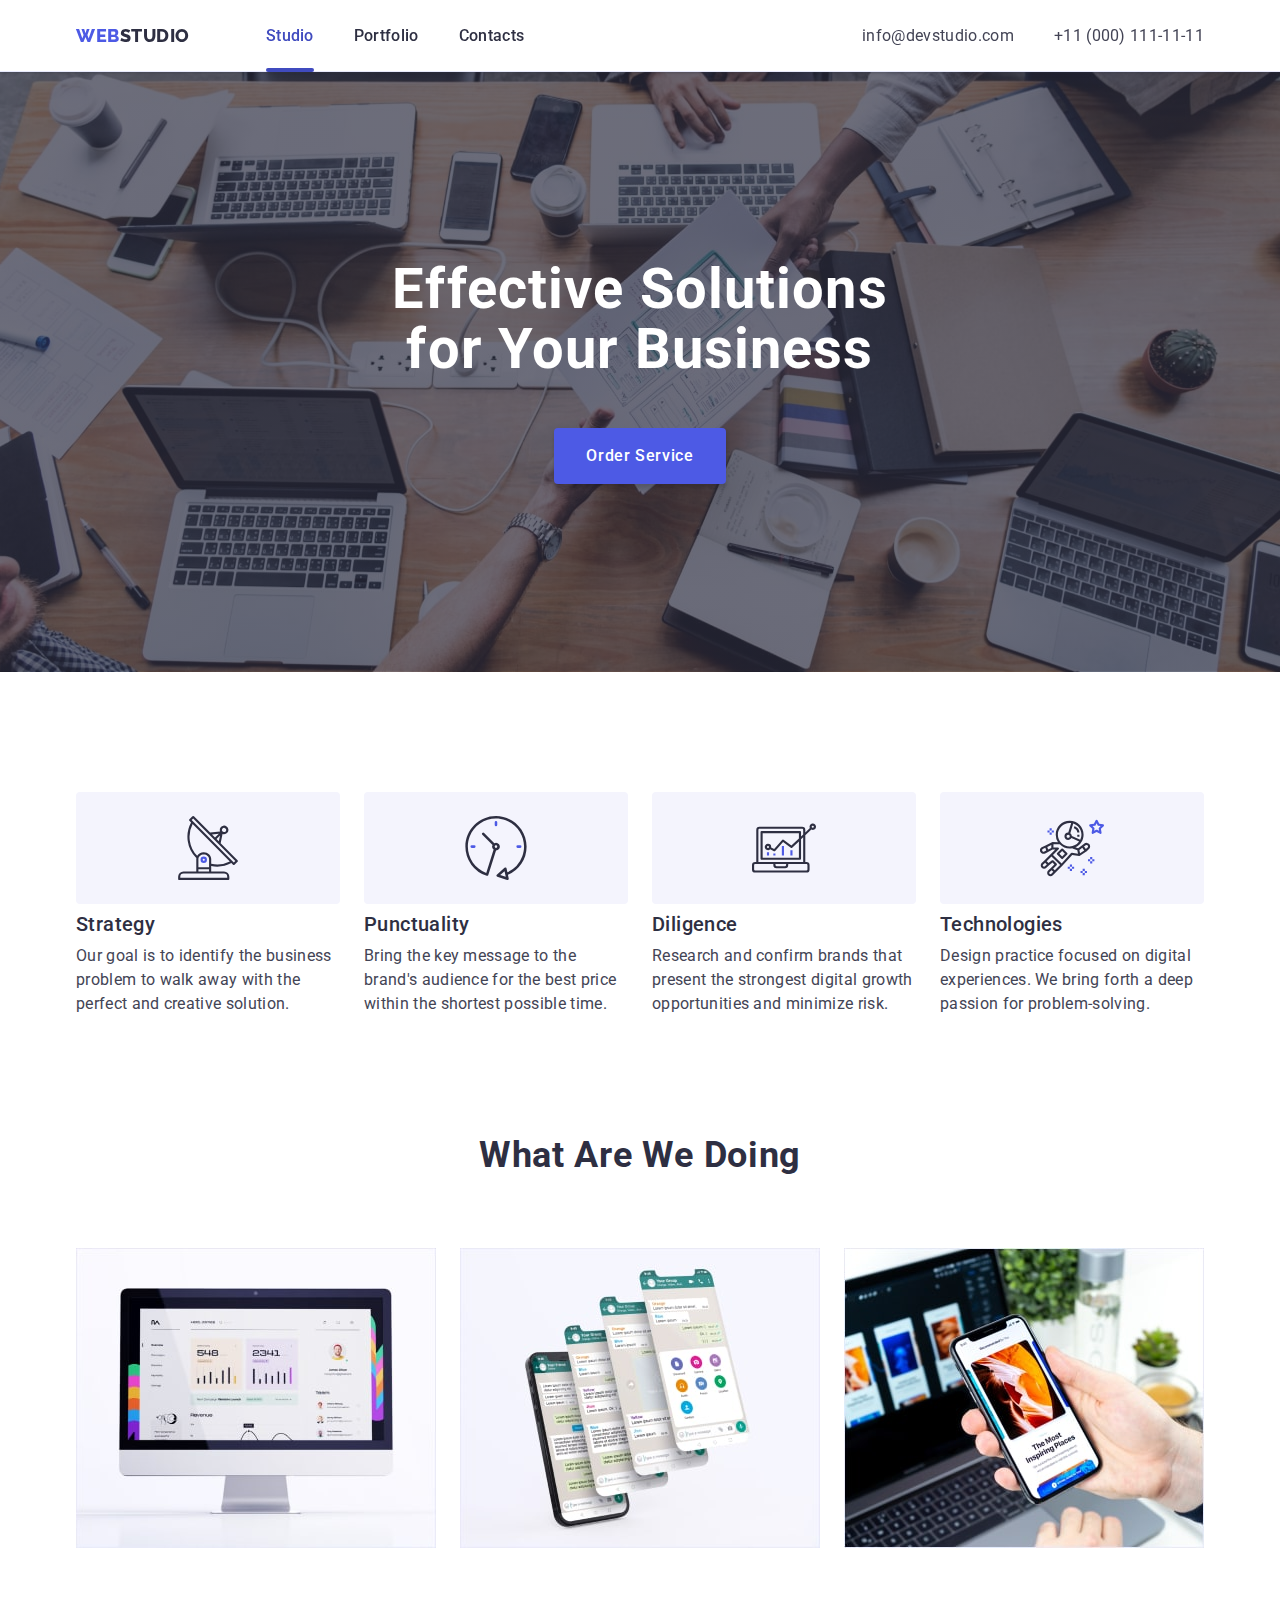
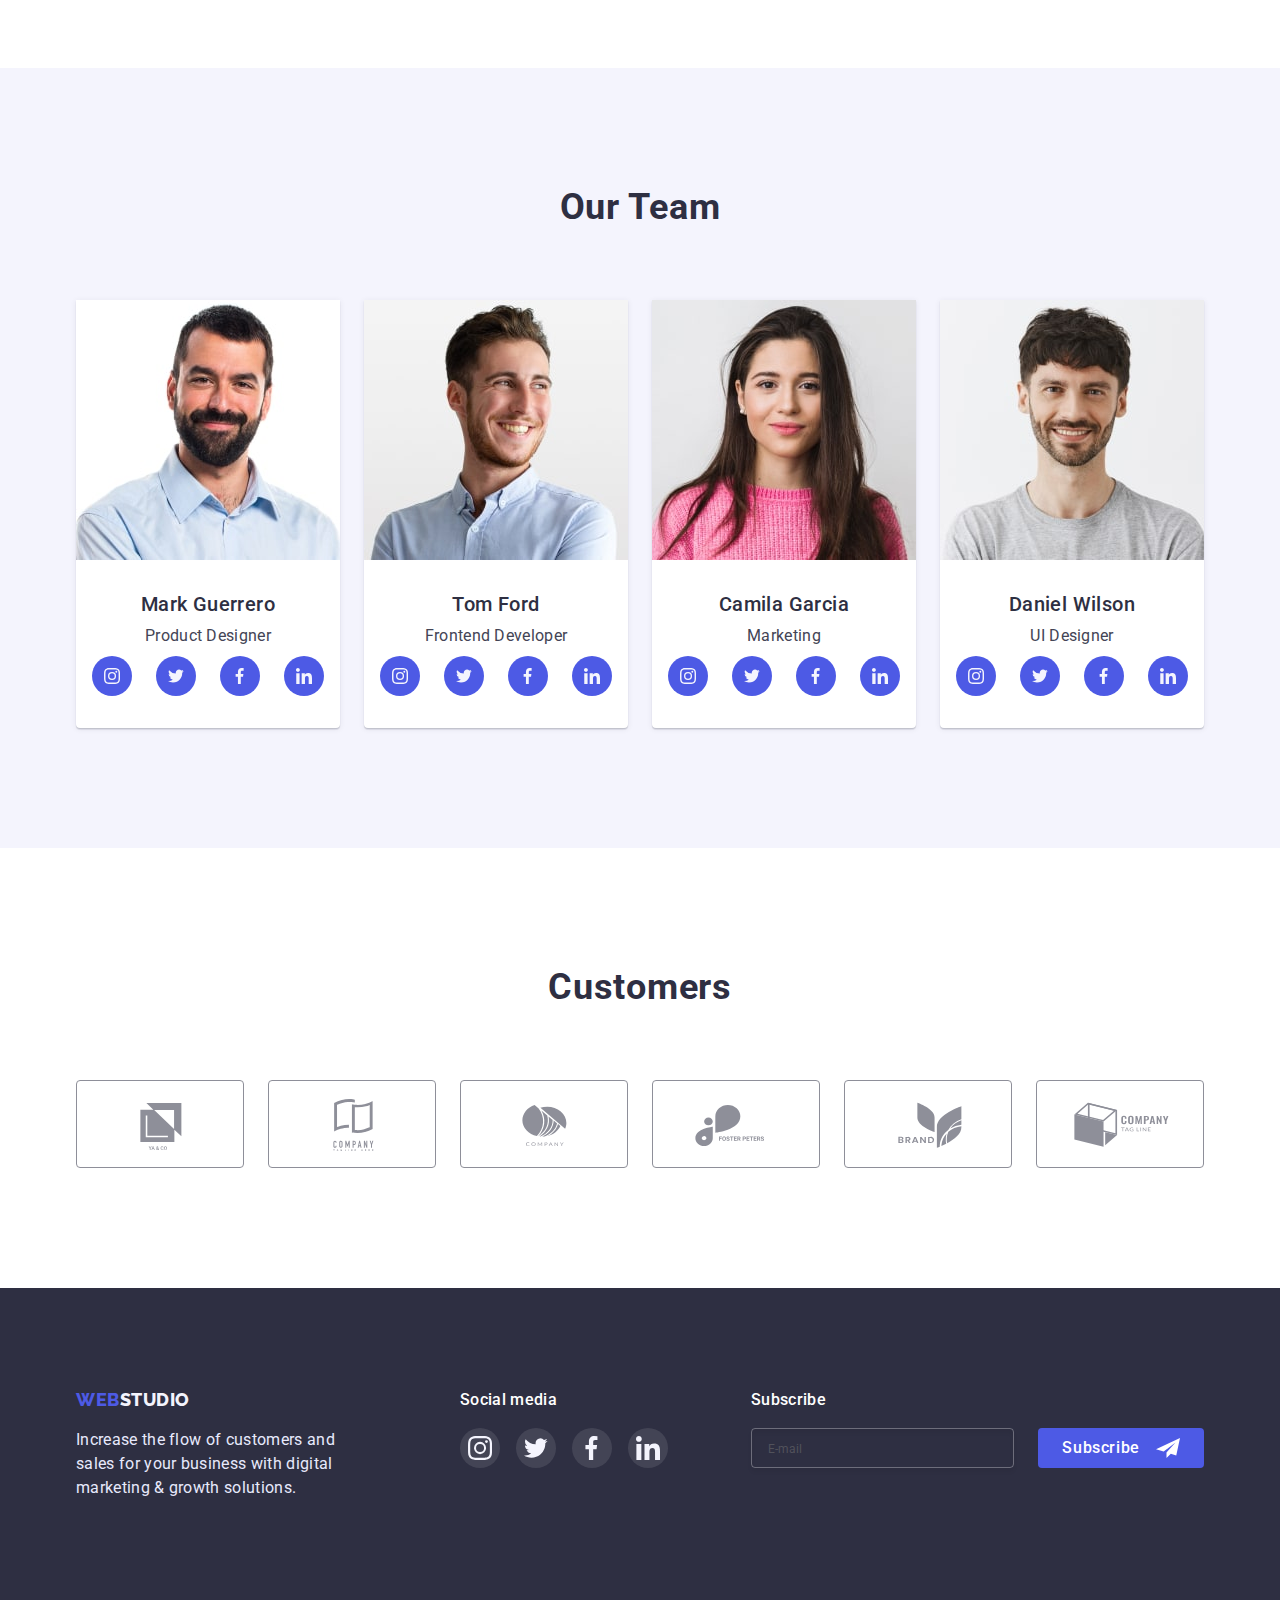
==== commit 43587024: "update html and css" ====
--- a/index.html
+++ b/index.html
@@ -435,15 +435,14 @@
         <div class="footer-subscribe">
           <p class="footer-social-title text-main">Subscribe</p>
           <form class="subscribe-form">
-            <label>
-              <input
-                class="input-field"
-                type="email"
-                name="user-email-subscribe"
-                placeholder="E-mail"
-                required
-              />
-            </label>
+            <input
+              class="input-field"
+              type="email"
+              name="user-email"
+              aria-label="user-email"
+              placeholder="E-mail"
+              required
+            />
             <button
               class="button primary btn-subscribe text-main"
               type="submit"
@@ -471,53 +470,47 @@
         <form class="modal-form">
           <label class="input-wrap">
             <span class="input-label">Name</span>
-            <span class="input-box">
-              <input
-                class="input-field contact-input"
-                type="text"
-                name="user-name"
-                required
-              />
-              <svg class="input-icon" width="18" height="18">
-                <use href="./images/icons.svg#icon-user"></use>
-              </svg>
-            </span>
+            <input
+              class="input-field contact-input"
+              type="text"
+              name="user-name"
+              required
+            />
+            <svg class="input-icon" width="18" height="24">
+              <use href="./images/icons.svg#icon-user"></use>
+            </svg>
           </label>
 
           <label class="input-wrap">
             <span class="input-label">Phone</span>
-            <span class="input-box">
-              <input
-                class="input-field contact-input"
-                type="tel"
-                name="user-phone"
-                required
-              />
-              <svg class="input-icon" width="18" height="24">
-                <use href="./images/icons.svg#icon-phone"></use>
-              </svg>
-            </span>
+            <input
+              class="input-field contact-input"
+              type="tel"
+              name="user-phone"
+              required
+            />
+            <svg class="input-icon" width="18" height="24">
+              <use href="./images/icons.svg#icon-phone"></use>
+            </svg>
           </label>
 
           <label class="input-wrap">
             <span class="input-label">Email</span>
-            <span class="input-box">
-              <input
-                class="input-field contact-input"
-                type="email"
-                name="user-email"
-                required
-              />
-              <svg class="input-icon" width="18" height="24">
-                <use href="./images/icons.svg#icon-email"></use>
-              </svg>
-            </span>
+            <input
+              class="input-field contact-input"
+              type="email"
+              name="user-email"
+              required
+            />
+            <svg class="input-icon" width="18" height="24">
+              <use href="./images/icons.svg#icon-email"></use>
+            </svg>
           </label>
 
           <label class="input-wrap">
             <span class="input-label">Comment</span>
             <textarea
-              class="input-field input-text"
+              class="input-field input-text modal-textarea"
               name="user-comment"
               placeholder="Text input"
             ></textarea>
@@ -530,13 +523,11 @@
               name="user-policy"
               required
             />
-
             <span class="checkbox-box">
               <svg class="checkbox-icon" width="16" height="16">
                 <use href="./images/icons.svg#icon-checkbox"></use>
               </svg>
             </span>
-
             <span class="checkbox-label">
               I accept the terms and conditions of the
               <a class="checkbox-link" href="">Privacy Policy</a>
--- a/css/styles.css
+++ b/css/styles.css
@@ -679,7 +679,7 @@
   left: 50%;
   transform: translate(-50%, -50%) scale(1);
   width: 408px;
-  padding: 24px;
+  padding: 72px 24px 24px;
 
   background-color: var(--modal-background-color);
   border-radius: var(--border-radius);
@@ -694,10 +694,12 @@
 }
 
 .modal-button-close {
+  position: absolute;
+  top: 24px;
+  right: 24px;
   display: flex;
   width: 24px;
   height: 24px;
-  margin-left: auto;
   justify-content: center;
   align-items: center;
 
@@ -725,7 +727,6 @@
 }
 
 .modal-heading {
-  margin-top: 24px;
   margin-bottom: 16px;
 
   font-weight: 500;
@@ -733,6 +734,7 @@
 }
 
 .input-wrap {
+  position: relative;
   display: block;
   margin-bottom: 8px;
 }
@@ -746,10 +748,6 @@
   color: var(--input-text-color);
 }
 
-.input-box {
-  position: relative;
-}
-
 .input-field {
   display: block;
   padding: 8px 16px;
@@ -773,7 +771,7 @@
   fill: var(--accent-color);
 }
 
-.input-box::placeholder {
+.input-field::placeholder {
   font-size: 12px;
   line-height: 1.33;
   color: rgba(117, 117, 117, 0.5);
@@ -785,17 +783,15 @@
 
 .input-icon {
   position: absolute;
-  top: 50%;
+  bottom: 8px;
   left: 16px;
-  transform: translateY(-50%);
+
   fill: var(--text-title-color);
-
   transition: fill var(--hover-transition);
 }
 
-textarea {
+.modal-textarea {
   resize: none;
-  width: 100%;
   height: 120px;
 }
 
